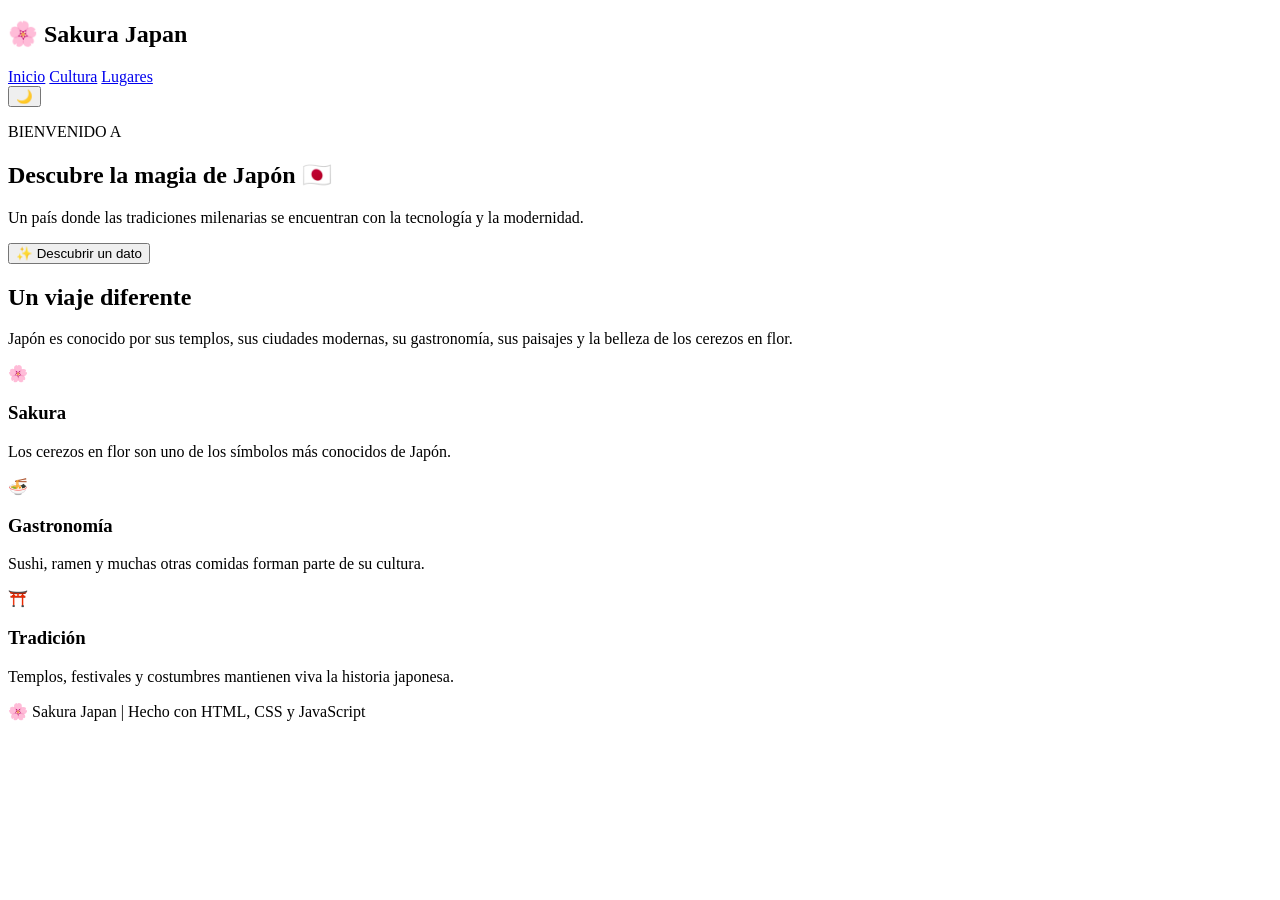
==== index.html @ 3a2bd23d "Add files via upload" ====
<!DOCTYPE html>
<html lang="es">
<head>
    <meta charset="UTF-8">
    <meta name="viewport" content="width=device-width, initial-scale=1.0">
    <title>Sakura Japan</title>
    <link rel="stylesheet" href="Css/style.css">
</head>

<body>

    <header>
        <nav class="navbar">
            <h1>🌸 Sakura Japan</h1>

            <div class="menu">
                <a href="index.html">Inicio</a>
                <a href="cultura.html">Cultura</a>
                <a href="lugares.html">Lugares</a>
            </div>

            <button id="modoBtn">🌙</button>
        </nav>
    </header>

    <main>

        <section class="hero">
            <div class="hero-text">
                <p class="small-title">BIENVENIDO A</p>

                <h2>Descubre la magia de Japón 🇯🇵</h2>

                <p>
                    Un país donde las tradiciones milenarias
                    se encuentran con la tecnología y la modernidad.
                </p>

                <button id="datoBtn" class="main-button">
                    ✨ Descubrir un dato
                </button>

                <p id="dato"></p>
            </div>
        </section>

        <section class="intro">
            <h2>Un viaje diferente</h2>

            <p>
                Japón es conocido por sus templos, sus ciudades modernas,
                su gastronomía, sus paisajes y la belleza de los cerezos
                en flor.
            </p>

            <div class="cards">

                <div class="card">
                    <span>🌸</span>
                    <h3>Sakura</h3>
                    <p>
                        Los cerezos en flor son uno de los símbolos
                        más conocidos de Japón.
                    </p>
                </div>

                <div class="card">
                    <span>🍜</span>
                    <h3>Gastronomía</h3>
                    <p>
                        Sushi, ramen y muchas otras comidas forman
                        parte de su cultura.
                    </p>
                </div>

                <div class="card">
                    <span>⛩️</span>
                    <h3>Tradición</h3>
                    <p>
                        Templos, festivales y costumbres mantienen
                        viva la historia japonesa.
                    </p>
                </div>

            </div>
        </section>

    </main>

    <footer>
        <p>🌸 Sakura Japan | Hecho con HTML, CSS y JavaScript</p>
    </footer>

    <script src="Css/JS/script.js"></script>
</body>
</html>
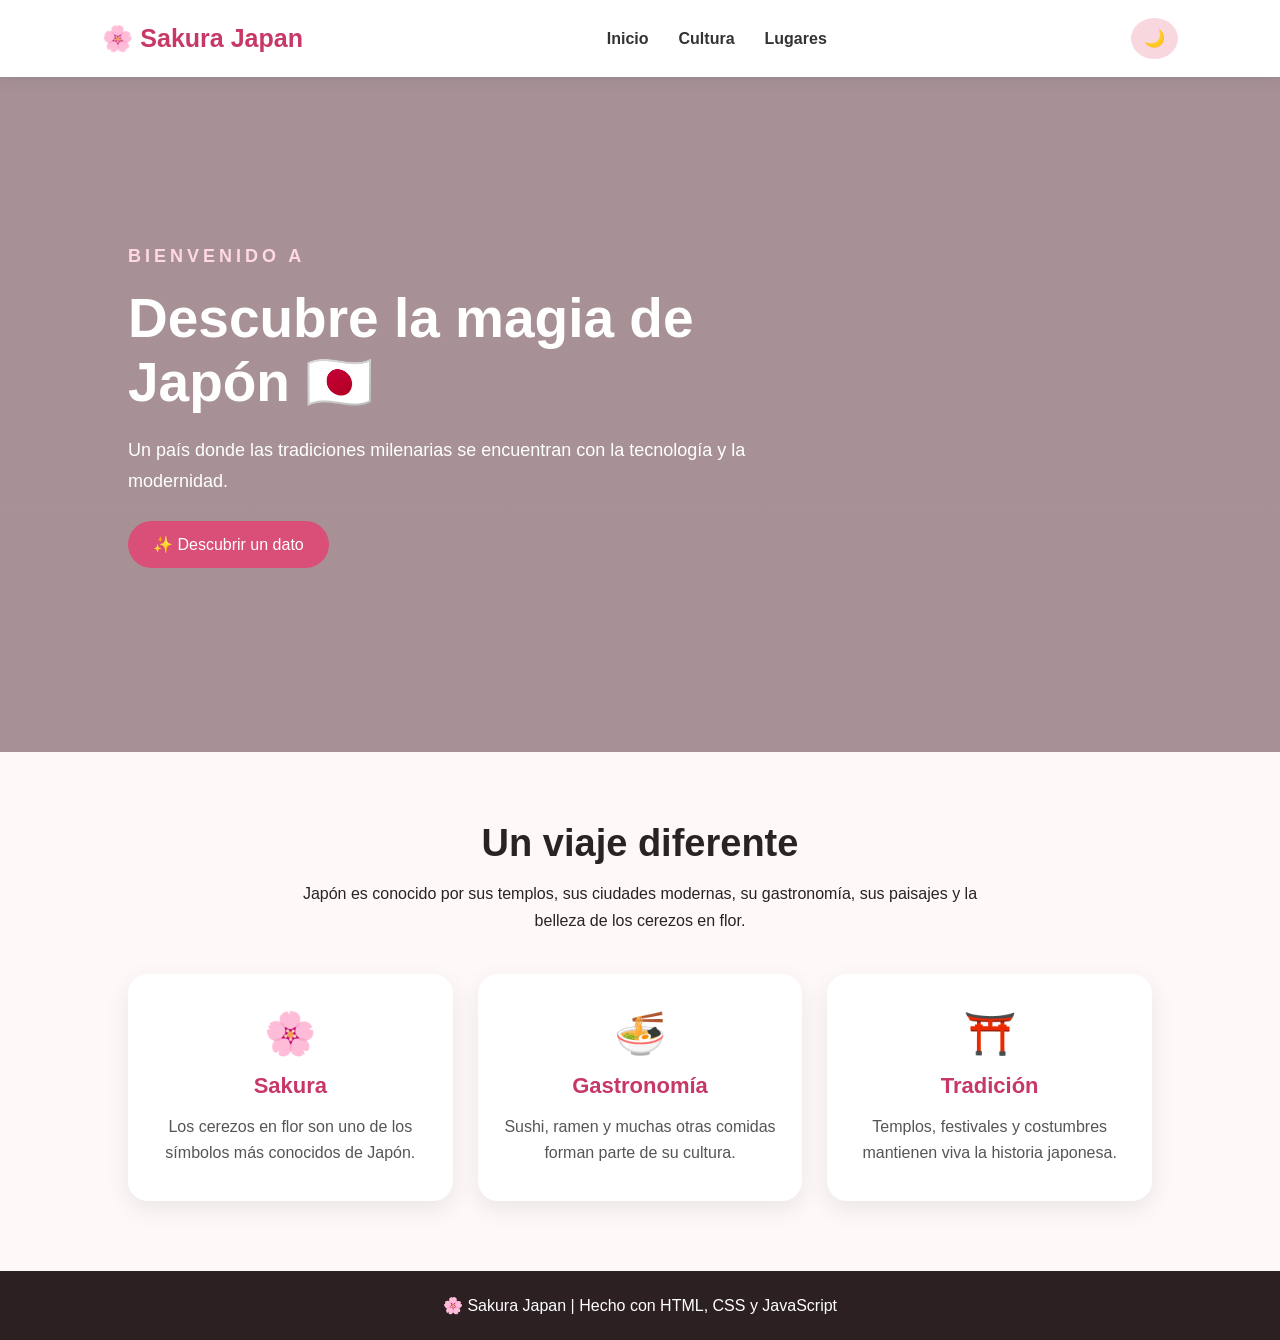
==== commit 57b900a1: "Update index.html" ====
--- a/index.html
+++ b/index.html
@@ -91,6 +91,5 @@
         <p>🌸 Sakura Japan | Hecho con HTML, CSS y JavaScript</p>
     </footer>
 
-    <script src="Css/JS/script.js"></script>
-</body>
-</html>+<script src="JS/script.js"></script></body>
+</html>
--- a/Css/style.css
+++ b/Css/style.css
@@ -0,0 +1,264 @@
+* {
+    margin: 0;
+    padding: 0;
+    box-sizing: border-box;
+    font-family: Arial, sans-serif;
+}
+
+body {
+    background: #fff8f8;
+    color: #292323;
+    transition: 0.3s;
+}
+
+/* BARRA DE NAVEGACIÓN */
+
+.navbar {
+    width: 100%;
+    padding: 18px 8%;
+    display: flex;
+    align-items: center;
+    justify-content: space-between;
+    background: #ffffff;
+    box-shadow: 0 2px 15px rgba(0, 0, 0, 0.08);
+    position: sticky;
+    top: 0;
+    z-index: 10;
+}
+
+.navbar h1 {
+    color: #c73866;
+    font-size: 25px;
+}
+
+.menu {
+    display: flex;
+    gap: 30px;
+}
+
+.menu a {
+    text-decoration: none;
+    color: #333;
+    font-weight: bold;
+    transition: 0.3s;
+}
+
+.menu a:hover {
+    color: #c73866;
+}
+
+#modoBtn {
+    border: none;
+    background: #f8d7df;
+    padding: 10px 13px;
+    border-radius: 50%;
+    cursor: pointer;
+    font-size: 17px;
+}
+
+/* INICIO */
+
+.hero {
+    min-height: 75vh;
+    display: flex;
+    align-items: center;
+    padding: 60px 10%;
+    background:
+        linear-gradient(
+            rgba(60, 20, 30, 0.45),
+            rgba(60, 20, 30, 0.45)
+        ),
+        url("https://images.unsplash.com/photo-1528360983277-13d401cdc186?auto=format&fit=crop&w=1600&q=80");
+
+    background-size: cover;
+    background-position: center;
+}
+
+.hero-text {
+    max-width: 650px;
+    color: white;
+}
+
+.small-title {
+    letter-spacing: 4px;
+    font-size: 14px;
+    margin-bottom: 15px;
+    color: #c73866;
+    font-weight: bold;
+}
+
+.hero .small-title {
+    color: #ffd8e3;
+}
+
+.hero h2 {
+    font-size: 55px;
+    margin-bottom: 20px;
+}
+
+.hero p {
+    font-size: 18px;
+    line-height: 1.7;
+}
+
+/* BOTONES */
+
+.main-button {
+    margin-top: 25px;
+    padding: 14px 25px;
+    border: none;
+    border-radius: 30px;
+    background: #d94f78;
+    color: white;
+    font-size: 16px;
+    cursor: pointer;
+    transition: 0.3s;
+}
+
+.main-button:hover {
+    transform: translateY(-3px);
+    background: #b8325d;
+}
+
+#dato {
+    margin-top: 20px;
+    font-weight: bold;
+}
+
+/* SECCIONES */
+
+.intro {
+    padding: 70px 10%;
+    text-align: center;
+}
+
+.intro h2,
+.page-title h2 {
+    font-size: 38px;
+    margin-bottom: 15px;
+}
+
+.intro > p {
+    max-width: 700px;
+    margin: auto;
+    line-height: 1.7;
+}
+
+/* TÍTULOS DE PÁGINAS */
+
+.page-title {
+    text-align: center;
+    padding: 80px 20px 50px;
+}
+
+.page-title > p:last-child {
+    max-width: 650px;
+    margin: auto;
+    line-height: 1.7;
+}
+
+/* TARJETAS */
+
+.cards {
+    display: grid;
+    grid-template-columns: repeat(3, 1fr);
+    gap: 25px;
+    margin-top: 40px;
+}
+
+.card {
+    background: white;
+    padding: 35px 25px;
+    border-radius: 20px;
+    box-shadow: 0 8px 25px rgba(0, 0, 0, 0.08);
+    transition: 0.3s;
+}
+
+.card:hover {
+    transform: translateY(-8px);
+    box-shadow: 0 15px 30px rgba(199, 56, 102, 0.18);
+}
+
+.card span {
+    font-size: 42px;
+}
+
+.card h3 {
+    margin: 15px 0;
+    color: #c73866;
+    font-size: 22px;
+}
+
+.card p {
+    line-height: 1.6;
+    color: #555;
+}
+
+.cultural-cards,
+.places {
+    max-width: 1100px;
+    margin: 20px auto 80px;
+    padding: 0 20px;
+    grid-template-columns: repeat(2, 1fr);
+}
+
+/* FOOTER */
+
+footer {
+    text-align: center;
+    padding: 25px;
+    background: #2c2023;
+    color: white;
+}
+
+/* MODO OSCURO */
+
+body.dark {
+    background: #171316;
+    color: white;
+}
+
+body.dark .navbar {
+    background: #241c20;
+}
+
+body.dark .menu a {
+    color: white;
+}
+
+body.dark .card {
+    background: #2a2226;
+}
+
+body.dark .card p {
+    color: #ddd;
+}
+
+body.dark .page-title p:last-child,
+body.dark .intro > p {
+    color: #ddd;
+}
+
+/* RESPONSIVE */
+
+@media (max-width: 800px) {
+
+    .navbar {
+        flex-direction: column;
+        gap: 15px;
+    }
+
+    .menu {
+        gap: 15px;
+    }
+
+    .hero h2 {
+        font-size: 40px;
+    }
+
+    .cards,
+    .cultural-cards,
+    .places {
+        grid-template-columns: 1fr;
+    }
+}
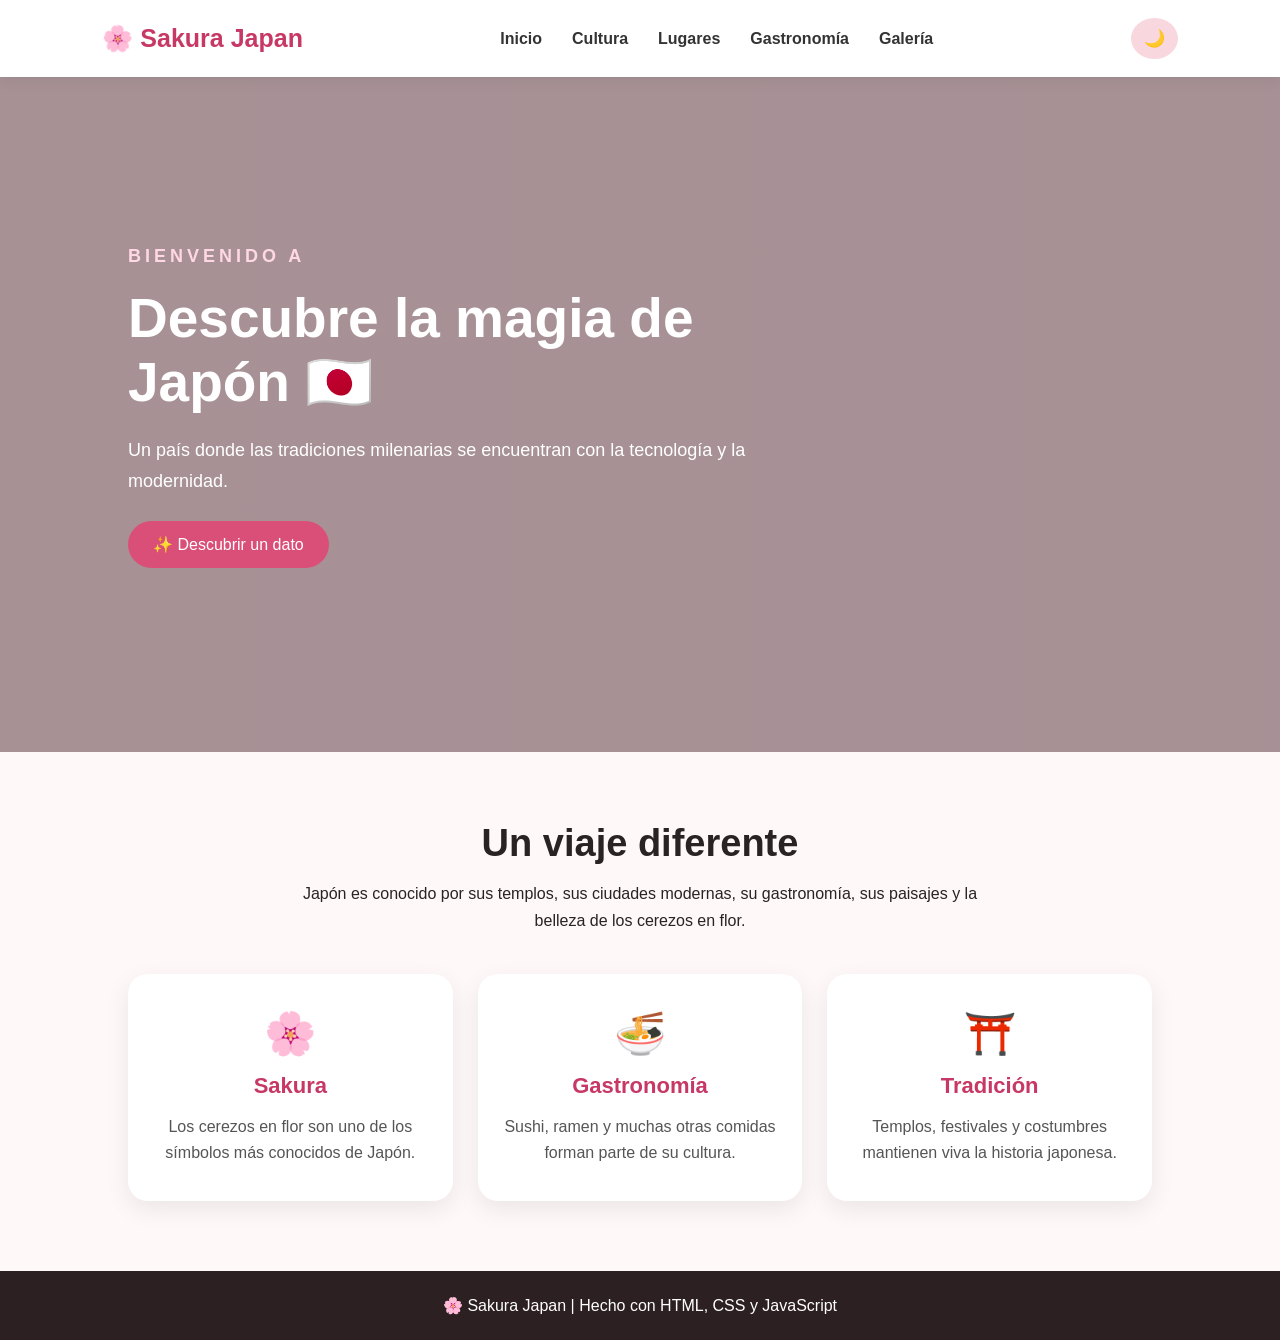
==== commit 756a0a06: "Add files via upload" ====
--- a/index.html
+++ b/index.html
@@ -14,10 +14,12 @@
             <h1>🌸 Sakura Japan</h1>
 
             <div class="menu">
-                <a href="index.html">Inicio</a>
-                <a href="cultura.html">Cultura</a>
-                <a href="lugares.html">Lugares</a>
-            </div>
+    <a href="index.html">Inicio</a>
+    <a href="cultura.html">Cultura</a>
+    <a href="lugares.html">Lugares</a>
+    <a href="gastronomia.html">Gastronomía</a>
+    <a href="galeria.html">Galería</a>
+</div>
 
             <button id="modoBtn">🌙</button>
         </nav>
@@ -91,5 +93,6 @@
         <p>🌸 Sakura Japan | Hecho con HTML, CSS y JavaScript</p>
     </footer>
 
-<script src="JS/script.js"></script></body>
-</html>
+    <script src="Css/JS/script.js"></script>
+</body>
+</html>
--- a/Css/style.css
+++ b/Css/style.css
@@ -262,3 +262,225 @@
         grid-template-columns: 1fr;
     }
 }
+/* BOTÓN VER FOTOS */
+
+.place-button {
+    margin-top: 18px;
+    padding: 10px 18px;
+    border: none;
+    border-radius: 25px;
+    background: #d94f78;
+    color: white;
+    cursor: pointer;
+    font-size: 14px;
+    transition: 0.3s;
+}
+
+.place-button:hover {
+    transform: translateY(-2px);
+    background: #b8325d;
+}
+
+/* MODAL */
+
+.photo-modal {
+    display: none;
+    position: fixed;
+    inset: 0;
+    background: rgba(0, 0, 0, 0.75);
+    z-index: 1000;
+    padding: 30px;
+    align-items: center;
+    justify-content: center;
+}
+
+.photo-modal.active {
+    display: flex;
+}
+
+.photo-content {
+    background: white;
+    width: 90%;
+    max-width: 950px;
+    max-height: 90vh;
+    overflow-y: auto;
+    border-radius: 25px;
+    padding: 35px;
+    position: relative;
+}
+
+.close-modal {
+    position: absolute;
+    top: 15px;
+    right: 20px;
+    border: none;
+    background: #f8d7df;
+    width: 40px;
+    height: 40px;
+    border-radius: 50%;
+    cursor: pointer;
+    font-size: 18px;
+}
+
+.photo-content h2 {
+    color: #c73866;
+    margin-bottom: 10px;
+}
+
+.photo-content > p {
+    color: #555;
+    margin-bottom: 25px;
+    line-height: 1.6;
+}
+
+.photo-gallery {
+    display: grid;
+    grid-template-columns: repeat(3, 1fr);
+    gap: 15px;
+}
+
+.photo-gallery img {
+    width: 100%;
+    height: 220px;
+    object-fit: cover;
+    border-radius: 15px;
+    transition: 0.3s;
+}
+
+.photo-gallery img:hover {
+    transform: scale(1.03);
+}
+
+/* MODAL EN MODO OSCURO */
+
+body.dark .photo-content {
+    background: #2a2226;
+}
+
+body.dark .photo-content > p {
+    color: #ddd;
+}
+
+body.dark .close-modal {
+    background: #44333a;
+    color: white;
+}
+
+/* CELULAR */
+
+@media (max-width: 800px) {
+
+    .photo-gallery {
+        grid-template-columns: 1fr;
+    }
+
+    .photo-gallery img {
+        height: 200px;
+    }
+
+    .photo-content {
+        padding: 25px;
+    }
+}
+/* BOTÓN VER FOTOS */
+
+.place-button {
+    margin-top: 18px;
+    padding: 10px 18px;
+    border: none;
+    border-radius: 25px;
+    background: #d94f78;
+    color: white;
+    cursor: pointer;
+    font-size: 14px;
+    transition: 0.3s;
+}
+
+.place-button:hover {
+    transform: translateY(-2px);
+    background: #b8325d;
+}
+
+/* VENTANA DE FOTOS */
+
+.photo-modal {
+    display: none;
+    position: fixed;
+    inset: 0;
+    background: rgba(0, 0, 0, 0.75);
+    z-index: 1000;
+    padding: 30px;
+    align-items: center;
+    justify-content: center;
+}
+
+.photo-modal.active {
+    display: flex;
+}
+
+.photo-content {
+    background: white;
+    width: 90%;
+    max-width: 950px;
+    max-height: 90vh;
+    overflow-y: auto;
+    border-radius: 25px;
+    padding: 35px;
+    position: relative;
+}
+
+.close-modal {
+    position: absolute;
+    top: 15px;
+    right: 20px;
+    border: none;
+    background: #f8d7df;
+    width: 40px;
+    height: 40px;
+    border-radius: 50%;
+    cursor: pointer;
+    font-size: 18px;
+}
+
+.photo-content h2 {
+    color: #c73866;
+    margin-bottom: 10px;
+}
+
+.photo-content > p {
+    color: #555;
+    margin-bottom: 25px;
+    line-height: 1.6;
+}
+
+.photo-gallery {
+    display: grid;
+    grid-template-columns: repeat(3, 1fr);
+    gap: 15px;
+}
+
+.photo-gallery img {
+    width: 100%;
+    height: 220px;
+    object-fit: cover;
+    border-radius: 15px;
+}
+
+body.dark .photo-content {
+    background: #2a2226;
+}
+
+body.dark .photo-content > p {
+    color: #ddd;
+}
+
+body.dark .close-modal {
+    background: #44333a;
+    color: white;
+}
+
+@media (max-width: 800px) {
+    .photo-gallery {
+        grid-template-columns: 1fr;
+    }
+}
